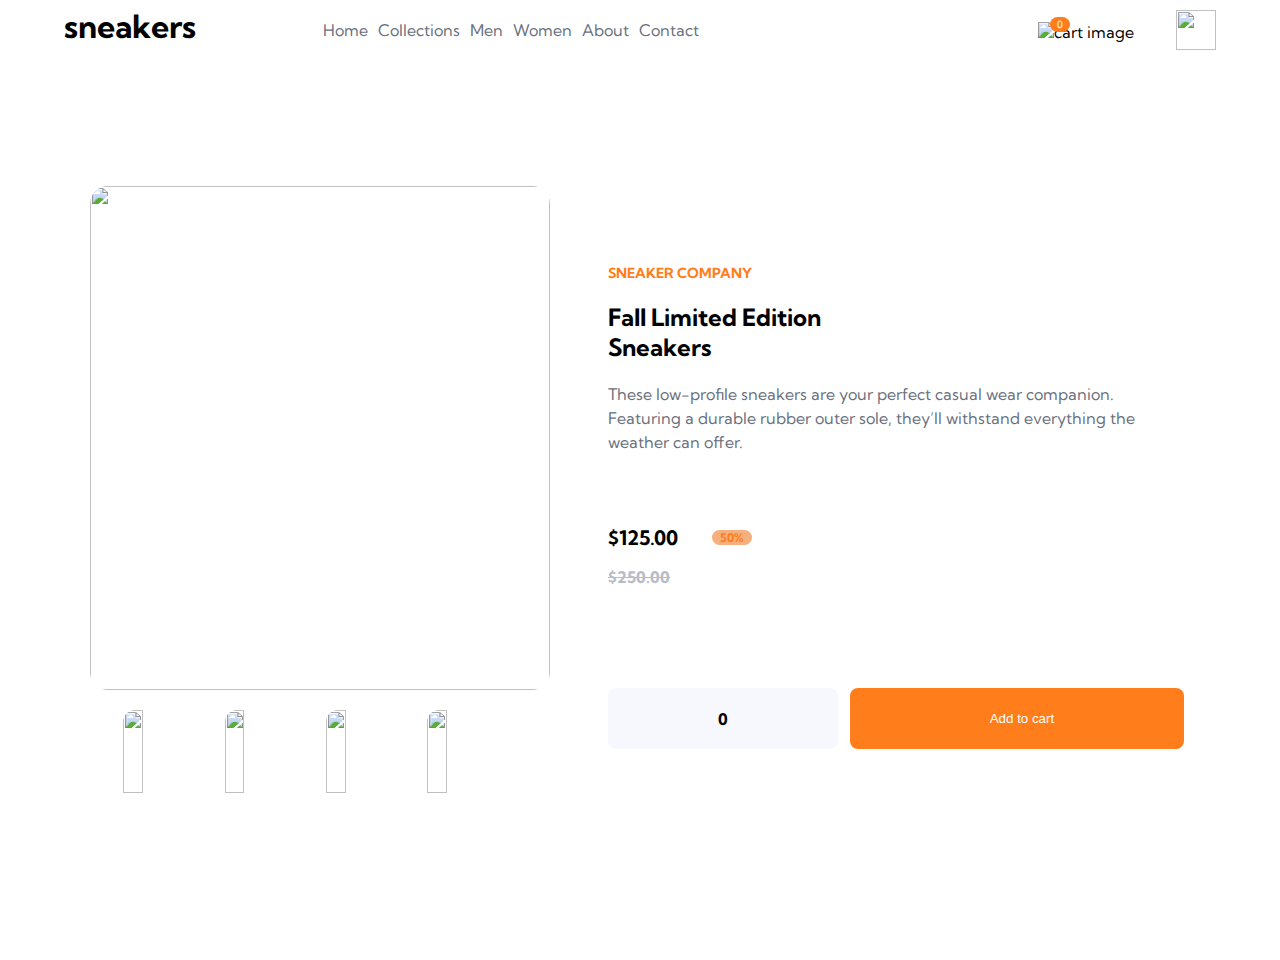
==== details.html @ a26039c4 "home page added" ====
<!DOCTYPE html>
<html lang="en">
<head>
  <meta charset="UTF-8">
  <meta name="viewport" content="width=device-width, initial-scale=1.0"> <!-- displays site properly based on user's device -->
  
  
  <link rel="stylesheet" href="./css/main.css">
 
  <link rel="stylesheet" href="./css/bootstrap.css">
  <link rel="stylesheet" href="./css/bootstrap.css.map">
  <link rel="stylesheet" href="./css/bootstrap-icons/bootstrap-icons.css">
  
  
  <title>Sneakers</title>

  <!-- Feel free to remove these styles or customise in your own stylesheet 👍 -->
  <style>
    .attribution { font-size: 11px; text-align: center; margin-top: 20px;}
    .attribution a { color: hsl(228, 45%, 44%); }
  </style>
</head>
<body>
 
  <header>
    <div class="navbar">
      <div class="left-elements">
        <button class="toggleBtn" aria-controls="primary-navigation" aria-expanded="false" >
          <svg class="hum"viewBox="0 0 100 100" width="50">
            <rect class="line top" 
              width="50" height="7"
               x="10" y="30" ></rect>
            <rect class="line middle" 
              width="50" height="7"
              x="10" y="45" ></rect>
            <rect class="line bottom" 
              width="50" height="7"
              x="10" y="60" ></rect>
          </svg>
  

        </button>
        <div class="brand-namee">
          <h1>sneakers</h1>

        </div>
        <div class="navbar-links">
          <ul>
          <li><a href="/">Home</a></li>

            <li><a href="#">Collections</a></li>
            <li><a href="#">Men</a></li>
            <li><a href="#">Women</a></li>
            <li><a href="#">About</a></li>
            <li><a href="#">Contact</a></li>
    
          </ul>
         </div>
      </div>
      <div class="right-elements">
        <div class="cart">
          <img src="./images/icon-cart.svg" alt="cart image">
          <div class="item-count">
            <p class="count">0</p>
          </div>
        </div>
        <div class="profile-photo">
          <div class="avatar">
            <img src="./images/image-avatar.png" alt="">
          </div>
        </div>
      </div>
   
 

    </div>

    <div class="offcanvasi canvas" aria-expanded="false">
      <div class="offcanvas-linksi canvas">
        <ul >
          <li><a href="/">Home</a></li>

          <li><a href="#">Collections</a></li>
          <li><a href="#">Men</a></li>
          <li><a href="#">Women</a></li>
          <li><a href="#">About</a></li>
          <li><a href="#">Contact</a></li>
  
        </ul>
       </div>
       <div class="blur-me">

       </div>
     </div>
     
  </header>
  <div class="alerter">
    <i class="bi bi-check" style="font-size: 24px;"></i> Added to cart Successfully
  </div>
  <div class="lightbox">
    <div class="lightbox-container">
      <div class="large-image">
      <img src="./images/icon-close.svg" alt="" class="close-btn">
      <div class="navigate previous">
        <img src="./images/icon-previous.svg" alt="" class=" ">

      </div>
        <img id="large" src="./images/image-product-1.jpg" alt="">
        <div class="navigate next">
          <img src="./images/icon-next.svg" alt="" class=" ">
  
        </div>
      </div>
      <div class="thumbnails">
        <img src="./images/image-product-1.jpg" id="small" alt="" onclick="viewImage(this)">
        <img src="./images/image-product-2.jpg" id="small" alt="" onclick="viewImage(this)">
        <img src="./images/image-product-3.jpg" id="small" alt="" onclick="viewImage(this)">
        <img src="./images/image-product-4.jpg" id="small" alt="" onclick="viewImage(this)">
      
      </div>
    </div>
   
  </div>

 
  
  <div class="container main">
    <div class="container-view">
      <div class="large-image">
          <img id="large" class="lightbox-open" src="./images/image-product-1.jpg" alt="">
      </div>
      <div class="thumbnails">
          <img src="./images/image-product-1.jpg" id="small" alt="" onclick="viewImage(this)">
          <img src="./images/image-product-2.jpg" id="small" alt="" onclick="viewImage(this)">
          <img src="./images/image-product-3.jpg" id="small" alt="" onclick="viewImage(this)">
          <img src="./images/image-product-4.jpg" id="small" alt="" onclick="viewImage(this)">
  
      </div>
  </div>
  <!-- carousel  -->
    <div id="carouselExampleControls" class="carousel slide " data-bs-ride="carousel">
      <div class="carousel-inner" >
        <div class="carousel-item active">
          <img src="./images/image-product-1.jpg" class="d-block w-100" alt="...">
        </div>
        <div class="carousel-item">
          <img src="./images/image-product-2.jpg" class="d-block w-100 img-fluid" alt="...">
        </div>
        <div class="carousel-item">
          <img src="./images/image-product-3.jpg" class="d-block w-100" alt="...">
        </div>
      </div>
      <button class="carousel-control-prev" type="button" data-bs-target="#carouselExampleControls" data-bs-slide="prev">
        <span class="carousel-control-prev-icon" aria-hidden="true"><img src="./images/icon-previous.svg" alt=""></span>
        <span class="visually-hidden">Previous</span>
      </button>
      <button class="carousel-control-next" type="button" data-bs-target="#carouselExampleControls" data-bs-slide="next">
        <span class="carousel-control-next-icon"  aria-hidden="true"><img src="./images/icon-next.svg" alt=""></span>
        <span class="visually-hidden">Next</span>
      </button>
    </div>
    <!-- check out  -->
    <div class="click-out">

    </div>
    <div class="checkout-module model" >
      <div class="model-header">
        <div class="model-title">
          <h5>Cart</h5> 
        </div>
        </div>
        <div class="model-body">
          <div class="message">
            <h6>Your cart is empty.</h6> 
          </div>
        </div>      
    </div>
<!-- description  -->

<div class="container overide">
  <div class="description">
    <h3>SNEAKER COMPANY</h3>
    <h2>Fall Limited Edition <br> Sneakers</h2>
    <p>  These low-profile sneakers are your perfect casual wear companion. Featuring a 
      durable rubber outer sole, they’ll withstand everything the weather can offer.</p>   
  </div>
  <div class="payment-details">
    <div class="pricing">
      <div class="price">
        <h2>$125.00</h2>
        <p>50%</p>
      </div>
      <div class="discount">
        <h5>$250.00</h5>
      </div>      
    </div>  
  </div>
  <!-- add or reduce quantity  -->
  <div class="views">
    <div class="quantity">
      <span class="add orange" id="minus"><img src="./images/icon-minus.svg" alt=""></span>
      <span class="add" id="display-counter">0</span>
      <span class="add orange" id="plus"><img src="./images/icon-plus.svg" alt=""></span>
    </div>
    <button  class="submit-btn" >
      <!-- <img class="cart-white" src="./images/icon-cart.svg" alt=""> -->
      <i class="bi bi-cart" style="font-size: 24px; color: #fff;"></i><span class="add-to-cart">Add to cart</span>
    </button> 
  </div>
 
</div>


</div>


<!-- attribution  -->
 

  <!-- scripts  -->
  <script  >
    function viewImage(small){
     var fullImage = document.querySelector('#large')
     fullImage.src = small.src;
    }
</script>
  <script src="./js/custom.js"></script>
  <script src="./js/bootstrap.bundle.js"></script>
  <script src="./js/bootstrap.bundle.js.map"></script>
</body>
</html>
---- css/main.css ----
@import url('https://fonts.googleapis.com/css2?family=Kumbh+Sans:wght@400;700&display=swap');
*{
    box-sizing: border-box;

}
:root{
    --white: hsl(0, 0%, 100%);
    --orange: hsl(26, 100%, 55%);
    --pale-orange:hsl(25, 87%, 73%);
    --very-dark-blue: hsl(220, 13%, 13%);
    --dark-greyish-blue:hsl(219, 9%, 45%);
    --greyish-blue:hsl(220, 14%, 75%);
    --light-greyish-blue:hsl(223, 64%, 98%);
    --black: hsl(0, 0%, 0%);



}
body{
    width: 100vw;
    min-height: 100vh;
    margin: 0;
    padding: 0;
    font-family: 'Kumbh Sans', sans-serif; 
    /* display: flex;
    flex-direction: column; */
    /* background-color:var(--light-greyish-blue) !important; */
    /* justify-content: center;
    align-items: center; */
    position: relative;
}
header{
    width: 100vw;
    height: 60px;
    /* border: 2px solid red; */
    position: relative;
    display: flex;
    background-color: transpaent !important;
    /* border: red solid ; */
    justify-content: center;
    align-items: center;



}
.preloader{
    width: 100%;
    height: 100%;
    position: absolute;
    z-index: 200;
    display: flex;
    justify-content: center;
    align-items: center;
    background-color: #fff;
}
.main{
    display: none;
    
    
}
.views{
    width: 90%;
    height: 100%;
    /* border: red 3px solid; */
    display: flex;
    flex-direction: column;
    justify-content: space-between;
    align-items: center;

}
.navbar{
    width: 90%;
    height: 70%;
    /* border: 2px solid red; */
    display: flex;
    justify-content: space-between;
    align-items: center;
    background-color: transparent !important;


}
.navbar-links{
    width: 100%;
    /* border: 1px solid green; */
    display: none;

}
.navbar-links ul{
    display: flex;

    
}
.navbar-links li{
    list-style: none;
    padding: 0 5px;

}

.navbar-links a{
    text-decoration: none;
    color: var(--dark-greyish-blue);
}
.offcanvasi{
    width: 0%;
    height: 100vh;
    position: absolute;
    top: 0;
    left: 0;
    display: none;
    z-index: 50;
    /* border: 1px solid green; */


}
.orange:hover{
    color: var(--pale-orange);
}
.offcanvasi[aria-expanded='true']{
    width: 100%;
    display: initial;
    transition: .4s ease-in-out;
}

.offcanvas-linksi{
    padding-top: 80px;
    width: 60%;
    height: 100vh;
    /* border: 4px solid rgb(235, 8, 8); */
    /* display: none; */
    background-color: var(--white);
    float:left ;

}
.blur-me{
    width: 40%;
    height: 100%;
    float: right;
    background-color: var(--black);
    opacity: .5;


}
.lightbox{
    display: none;
}

/* .offcanvas-links{
    display: block;
    border: 1px solid rgb(255, 103, 2);
    
    

    
} */
.offcanvas-linksi li{
    list-style: none;
    padding: 13px 0px;

}
.offcanvas-linksi a{
    text-decoration: none;
    color:  var(--black);
    font-weight: 700;
}
.left-elements{
    width: 65%;
    height: 100%;
    /* border: 1px solid green; */
    display: flex;
    justify-content: space-between;
    align-items: center;

}
.right-elements{
    width: 30%;
    height: 100%;
    display: flex;
    justify-content: flex-end;
    align-items: center;

    /* border: 1px solid green; */
}
.toggleBtn{
    background-color: blue;
    display: inline;
    z-index: 100;
    background-color: transparent;
    border: none;
    outline: none;
    
}
.toggleBtn .line{
    transition: 
        y 50ms ease-in 50ms,
        rotate 50ms ease-in 
    ;
    transform-origin: center;
} 

.toggleBtn[aria-expanded='true'] .line{
    
    transition: 
        y 50ms ease-in, 
        rotate 50ms ease-in 50ms
    ;
    transform-origin: center;
} 

.toggleBtn[aria-expanded='true'] :is(.top, .bottom){
    y:45;
    width: 80px;
   

}
.toggleBtn[aria-expanded='true'] :is(.top ,.middle){
   rotate:45deg;
}

.toggleBtn[aria-expanded='true'] .bottom{
    rotate:-45deg;
    
}
.brand-namee{
    width: 90%;
    height: 100%;
    font-weight:700;
    /* border: 1px solid green; */
    display: flex;
    justify-content: center;
    align-items: center;
    /* text-align: left; */


}


.brand-namee h1{
    font-weight: 700;
    width:100%;
    height: 90%;
    padding: 0;
    margin: 0;
    margin-top: -10px;
    
    font-size: 32px;
    text-align: left;
   
    /* border: 1px solid green; */

}
.cart{
    width: 40%;
    height:40%;
    /* border: 1px solid green; */
    position: relative;
   
    
    
}
.item-count{
    width: 20px;
    height:15px;
    border-radius: 20px;
    background-color:  var(--orange);
    position: absolute;
    top: -5px;
    left: 12px;
    display: flex;
    /* border: 1px solid green; */
    justify-content: center;
    align-items: center;
    /* border: 1px solid green; */

}
.count{
    color:var(--white) ;
    font-size: 10px;
    /* border: 1px solid green; */
    padding: 0;
    margin: 0;
}
.profile-photo{
    width: 40px;
    height: 40px;
    /* border: 1px solid green; */


}
.avatar{
    width: 100%;
    height: 100%;
    /* border: 1px solid green; */


}
.avatar img{
    width: 100%;
    height: 100%;
}
.container{
    width: 100% !important;
    /* min-height: 100% !important; */
    background-color:var(--white);
    display: flex;
    flex-direction: column;
    justify-content: center !important;
    align-items: center;
    padding: 0 !important;
    margin: 0 !important;
    position: relative;
    /* border: rgb(54, 167, 20) 5px solid !important; */



}
.checkout-module{
    width: 89%;
    height: 40%;
    /* border: 2px solid red; */
    position:absolute;
    z-index: 20;
    top: 10px;
    border-radius: 10px;
    background-color: var(--white);
    display: none;
    box-shadow:6px 6px 6px #555 ;

    
}
.click-out{
    width: 90vw;
    height: 100vh;
    /* border: red solid 1px; */
    position: absolute;
    z-index: 19;
    display: none;
    /* background-color: blue; */
}
.show{
    display: initial;
}


.model-header{
    width: 100%;
    height: 20%;
    border-bottom: .5px solid var(--greyish-blue);
    display: flex;
    justify-content: center;
    align-items: center;
}
.model-title{
    width: 85%;
    height: 70%;
    display: flex;
    justify-content: space-between;
    align-items: center;
    
}
.model-body{
    width: 100%;
    height: 80%;
    /* border: 2px solid red; */
    display: flex;
    flex-direction: column;
    justify-content:center;
    align-items: center;

}
.item{
    width: 85%;
    height: 80px;
    /* border: 2px solid red; */
    display: flex;
    justify-content: space-between;


}
.checkBtn{
    width: 85%;
    height: 50px;
    margin-top: 10px;
    border-radius:8px ;
    background-color: var(--orange);
    color: var(--white);
    font-weight: 700;
    border: none;
}
.message h6{
    color: var(--dark-greyish-blue);
    font-weight: 500;
}
.item-image{
    width: 20%;
    height: 100%;
    /* border: 2px solid red; */
    border-radius: 8px;


}
.item-image img{
    width: 100%;
    border-radius: 5px;

}
.item-description{
    width: 68%;
    height: 100%;
    /* border: 2px solid red; */
    padding-left: 10px;
    letter-spacing: 0.03rem;
    color: var(--dark-greyish-blue);

}
.delete-item{
    width: 10%;
    height: 100%;
    /* border: 2px solid red; */
    display: flex;
    justify-content: center;
    align-items: center;
}
.carousel{
    width: 100% !important;
    height: 360px !important;
       /* border: 2px solid red; */


}

.carousel-control-prev-icon{
    background-color: var(--white) !important;
    color: var(--black) !important;
    width: 50px !important;
    height: 50px !important;
    border-radius: 360px;
    display: flex !important;
    justify-content: center !important;
    align-items: center !important;

}
.carousel-control-next-icon{
    background-color: var(--white) !important;
    color: var(--black) !important;
    width: 50px !important;
    height: 50px !important;
    border-radius: 360px;
    display: flex !important;
    justify-content: center !important;
    align-items: center !important;

}
.carousel-item img{
    width: 100% !important;
    height: 100% !important;
}
.preview{
    width:414px;
    height:350px;
    /* border: 2px solid red; */
    position: relative;
    display: flex;
    overflow: hidden;
    

}

.description{
    width: 90%;
    height: 180px;
    margin-top: 10px;
    /* border: 2px solid red; */
}

.description h3{
    font-size: 14px;
    color: var(--orange);


}
.description p{
    margin: 0;
    padding: 0;
    line-height: 1.5rem;
    color: var(--dark-greyish-blue);

}

.payment-details{
    width: 90%;
    height: 300px;
    /* border: 2px solid red; */
    display: flex;
    justify-content:center;
    align-items: center;

}
.pricing{
    width: 100%;
    height: 60%;
    display: flex;
    /* border: 2px solid red; */
    justify-content:space-between ;
    align-items: center;

    
}

.price{
    width: 35%;
    height: 100%;
    display: flex;
    justify-content:space-between ;
    align-items: center;
    /* border: 2px solid red; */
}
.price p{
    margin: 0;
    padding: 0;
    width: 40px;
    /* border: 2px solid red; */
    background-color: var(--pale-orange);
    display: flex;
    justify-content:center ;
    align-items: center;
    border-radius: 8px;
    color: var(--orange);
    font-weight: 700;
    font-size: 12px;
    
}
#display-counter{
    font-weight: 700;
    font-size: 16px;
}
.price h2{
    font-size: 20px;
    /* border: 2px solid red; */

}


.discount{
    width: 50%;
    height: 100%;
    display: flex;
    justify-content:flex-end ;
    align-items: center;
    /* border: 2px solid red; */
}
.discount h5{
    margin: 0;
    padding: 0;
    text-align: right;
    font-size: 16px;
    text-decoration: line-through;
    /* border: 2px solid red; */
    color: var(--greyish-blue);

}
.overide{
    height: 350px;
    
}
.quantity{
    width: 90%;
    height: 50%;
    display: flex;
    /* border: 2px solid rgb(0, 42, 255); */
    justify-content:space-between ;
    align-items: center;
    border-radius: 8px;
    background-color: var(--light-greyish-blue);


}
.add{
    width: 10%;
    height: 100%;
    display: flex;
   
    justify-content:center ;
    align-items: center;

}
.submit-btn{
    width: 90%;
    height: 50%;
    display: flex;
    border: none;
    /* border: 2px solid rgb(0, 42, 255); */
    justify-content:center ;
    align-items: center;
    background-color: var(--orange);
    margin-top: 10px;
    border-radius: 8px;
}
.submit-btn:hover,.checkBtn:hover{
    background-color: var(--pale-orange);
}
.cart-white path{
    fill: var(--white);
}
.add-to-cart{
    color: var(--white);
    font-weight: 500;
    margin-left: 10px;
}

.container-view{
    width: 500px;
    height: 600px;
    display: none;
    flex-direction: column;
    justify-content:center;
    align-items: center;
    position: relative;
    /* border: 2px solid rgb(0, 42, 255); */

    
}
.large-image{
    width: 90%;
    height: 70%;
    display: flex;


}
#large{
    width: 100%;
    height: 100%;
    border-radius: 18px;
    display: flex;


}
.thumbnails{
    width: 90%;
    height: 20%;
    display: flex;
    justify-content: center;
    align-items: center;
    display: flex;

}
.thumbnails img{
    width: 22%;
    height: 80%;
    padding: 6px;
    border-radius: 18px;

}
.thumbnails img:hover{
    opacity: .6;
}
.alerter{
    width: 300px;
    height: 50px;
    display: none;
    justify-content: center;
    align-items: center;
    position: absolute;
    bottom:80px;
    z-index: 100;
    background-color: #ffffff;
    border-radius: 8px;
    color: var(--orange);
    box-shadow: 4px 4px 6px var(--dark-greyish-blue);

    /* border: red solid 1px; */
    animation: animate-me 4s;
}
@keyframes animate-me{
    0%{
        
        opacity: 0;
    }
    50%{
       
        opacity: 1;

    }
    100%{
       
        opacity: 0;

    }
}

@media screen and (min-width:576px) {
    .container-view{
        display: flex;
    }
    .carousel{
        display: none;
    }
   .alerter{
    bottom: 150px;
   }
   
}
@media screen and (min-width:678px) {
   
    body{
        width: 100vw;
        /* background-color: rebeccapurple !important; */
    }
    .offcanvasi{
        display: none;
    }
    .toggleBtn{
        display: none;
    }
    .navbar{
        flex-direction: row;
        /* border: red 3px solid; */

    }
    .navbar-links{
        display: initial;
        /* border: red 3px solid; */
      
       
    }
    ul{
        width: 70%;

        display: flex;
        justify-content: space-between;
        align-items: center;

    }
    .brand-namee {
        width: 40%;
    }
    .brand-name h1{
        width: 10%;
        font-size: 34px;

    }
    .container{
        
        height: 100vh;
        /* border: red 3px solid; */
        flex-direction:row !important;
        width: 100% !important;
        justify-content: space-between;
    }
    .container-view{
        width: 40%;
        height: 80%;
        flex-direction : column !important;
        /* border: red 3px solid; */

    }
    .overide{
        width: 50% !important;
        flex-direction: column !important;
        height: 60%;
        /* float: right !important; */
    }
    .pricing{
        height: 70px;
        flex-direction: column;
        /* border: red 3px solid; */
        justify-content: flex-start;
        align-items: flex-start;


    }
    .checkout-module{
        width: 350px;
        top: 5px;
        left: 73%;
        box-shadow:2px 2px 2px 5px var(--light-greyish-blue);

    }
    .price{
        /* border: red 3px solid; */
        width: 25%;

    }
    .discount{
        /* border: red 3px solid; */
        justify-content: flex-start;

    }
    .quantity{
        width: 40%;
        float: left ;
        /* border: red 3px solid; */

    }
    .submit-btn{
        width: 58%;
        float: right;
        margin-top: 0;
        /* border: red 3px solid; */

    }
    .views{
        width: 90%;
        height: 30%;
        flex-direction: row;
    }
    .lightbox{
        width: 100%;
        height: 100%;
        position: absolute;
        z-index: 100;
        display: none;
        align-items: center;
        justify-content: center;
        background: hsl(0, 0%, 0%,75%);
        animation: animate .4s ease-in-out;

        
        
    }
    .lightbox-show{
        display: flex;
    }
    .lightbox-hide{
        display: none;
        /* animation: closer 4s ease-in-out; */

    }
    .lightbox-container{
        width :30%;
        height: 70%;
        position: relative;
    }
    @keyframes animate {
        0%{
            width: 0;
            height: 0;
        }
        100%{
            width: 100%;
            height: 100%;
        }
    }
    /* @keyframes closer {
        0%{
            width: 100%;
            height: 100%;
            opacity: 1;


        }
        100%{
            width: 0%;
            height: 0%;
            opacity: 0;
        }
    } */
    .lightbox-container .large-image .close-btn{
        position: absolute;
        left: 85%;
        top:  -24px;

    }
    .navigate{
        width: 50px;
        height: 50px;
        background-color: var(--white);
        position: absolute;
        display: flex;
        border-radius: 360px;
        justify-content: center;
        align-items: center;
        top: 28%;

    }
    .next{
        left: 85%;
    }
    .previous{
        left: -5%;
    }
   
}
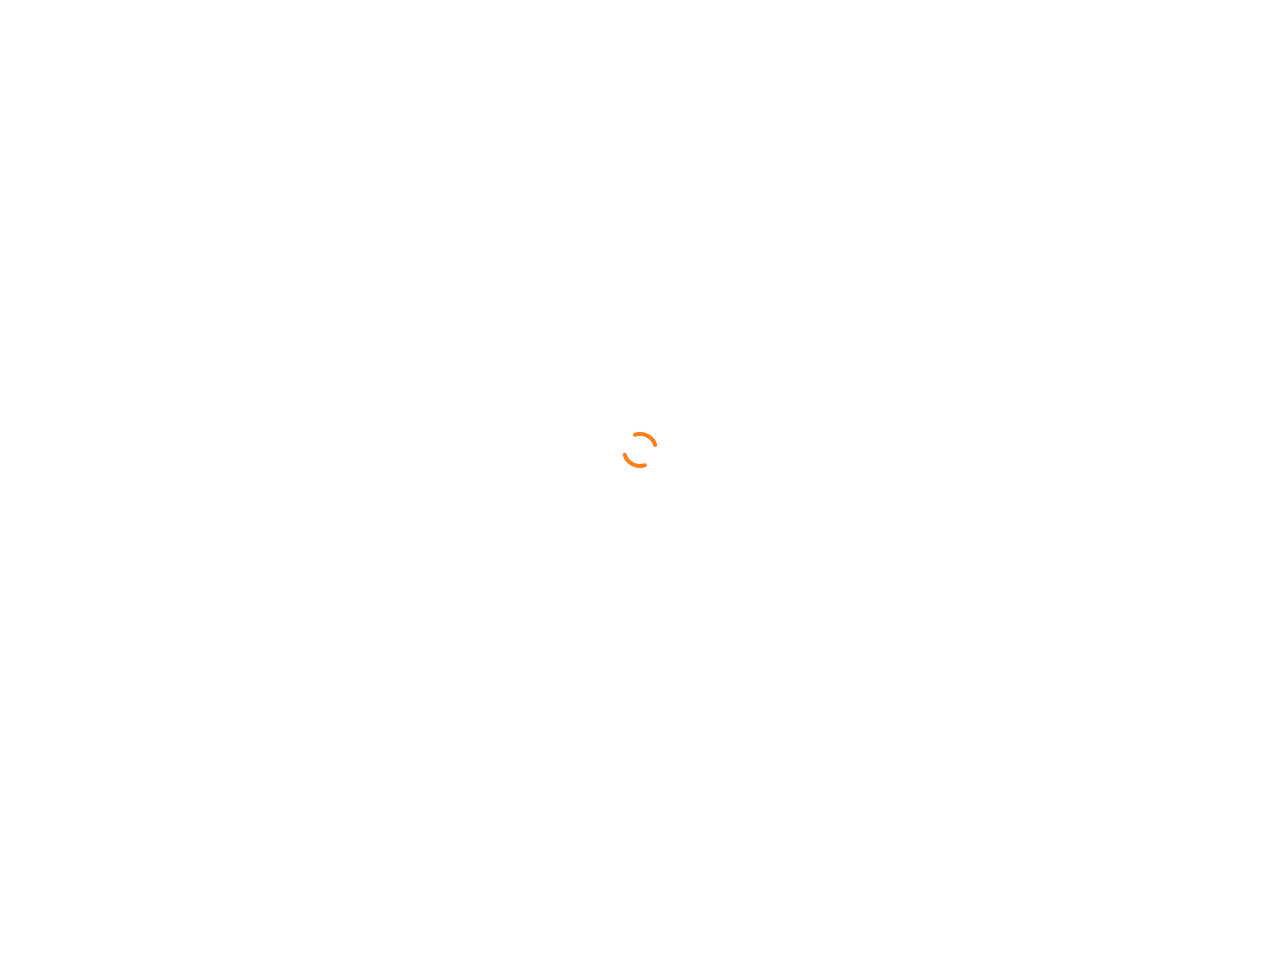
==== commit 43d82de8: "added a preloader, changed the width of the cards" ====
--- a/details.html
+++ b/details.html
@@ -21,6 +21,9 @@
   </style>
 </head>
 <body>
+  <div class="preloader">
+    <img src="./images/Dual.gif" alt="">
+  </div>
  
   <header>
     <div class="navbar">
@@ -224,6 +227,7 @@
      fullImage.src = small.src;
     }
 </script>
+  <script src="./js/jquery.js"></script>
   <script src="./js/custom.js"></script>
   <script src="./js/bootstrap.bundle.js"></script>
   <script src="./js/bootstrap.bundle.js.map"></script>
--- a/css/main.css
+++ b/css/main.css
@@ -44,14 +44,22 @@
 
 }
 .preloader{
-    width: 100%;
-    height: 100%;
+    width: 100vw;
+    min-height: 100vh;
+    display: flex;
+    justify-content: center;
+    align-items: center;
+    z-index: 1000;
     position: absolute;
-    z-index: 200;
-    display: flex;
-    justify-content: center;
-    align-items: center;
-    background-color: #fff;
+    background-color: var(--white);
+    /* border: red solid; */
+    top: 0;
+
+    
+}
+.preloader img{
+    width: 50px;
+    height: 50px;
 }
 .main{
     display: none;
